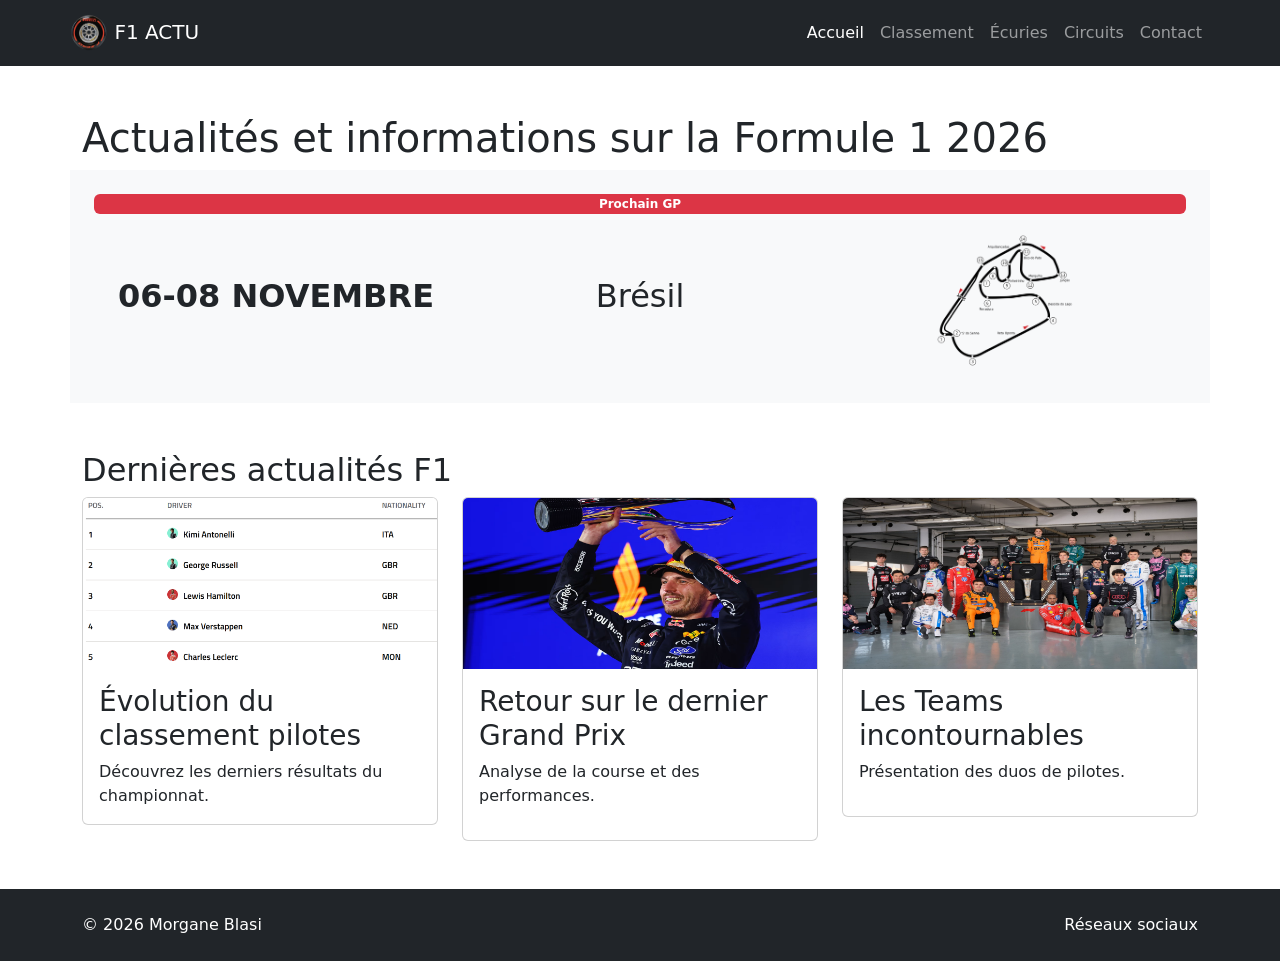
==== index.html @ c290fbb4 "Add files via upload" ====
<!DOCTYPE html>
<html lang="fr">

<head>
   <meta charset="UTF-8">
   <meta name="viewport" content="width=device-width, initial-scale=1.0">

   <title>Accueil | F1 Actu</title>
   <meta name="description"
      content="Suivez toute l'actualité de la Formule 1 : prochains Grands Prix, classements, écuries et circuits emblématiques de la saison 2026.">
   <meta name="robots" content="index, follow">
   <link href="bootstrap/css/bootstrap.min.css" rel="stylesheet">
<link href="css/style.css" rel="stylesheet">
</head>

<body>
   <header class="bg-dark">
      <nav class="navbar navbar-expand-lg navbar-dark container">
         <a class="navbar-brand" href="index.html">
            <img src="img/favicon.png" alt="Logo F1 Actu" height="40"> F1 ACTU</a>
         <button class="navbar-toggler" type="button" data-bs-toggle="collapse" data-bs-target="#menu">
            <span class="navbar-toggler-icon"></span>
         </button>
         <div class="collapse navbar-collapse" id="menu">
            <ul class="navbar-nav ms-auto">
               <li class="nav-item">
                  <a class="nav-link active" href="index.html">Accueil</a>
               </li>
               <li class="nav-item">
                  <a class="nav-link" href="classement.html">Classement</a>
               </li>
               <li class="nav-item">
                  <a class="nav-link" href="ecuries.html">Écuries</a>
               </li>
               <li class="nav-item">
                  <a class="nav-link" href="circuit.html">Circuits</a>
               </li>
               <li class="nav-item">
                        <a class="nav-link " href="contact.html">Contact</a>
                    </li>
            </ul>
         </div>
      </nav>
   </header>

   <main class="container my-5">
      <h1>Actualités et informations sur la Formule 1 2026</h1>

      <div class="row bg-light p-4 mb-5 align-items-center">
         <span class="badge bg-danger mb-2">Prochain GP</span>
         <div class="col-md-4 text-center">
            <h2><strong> 06-08 NOVEMBRE</strong></h2>
         </div>
         <div class="col-md-4 text-center">
            <h2>Brésil</h2>
         </div>
         <div class="col-md-4 text-center">
            <img src="img/bresil.png"
               alt="Tracé du circuit du Brésil Autódromo José Carlos Pace, São Paulo. Ce tracé de 4,309 km comprend 15 virages."
               class="img-fluid" style="max-width: 150px;">
         </div>
      </div>

      
      <section>
         <h2>Dernières actualités F1</h2>
         <div class="row g-4">
            <article class="col-md-4">
               <div class="card">
                  <img src="img/top5.png" class="card-img-top" alt="Top 5 des pilotes en tête du classement 2026">
                  <div class="card-body">
                     <h3>Évolution du classement pilotes</h3>
                     <p class="card-text">Découvrez les derniers résultats du championnat.</p>
                  </div>
               </div>
            </article>

            <article class="col-md-4">
               <div class="card">
                  <img src="img/MVwin.png" class="card-img-top"
                     alt="Max Verstappen a remporté le Grand Prix de Singapour.">
                  <div class="card-body">
                     <h3>Retour sur le dernier Grand Prix</h3>
                     <p>Analyse de la course et des performances.</p>
                  </div>
               </div>
            </article>

            <article class="col-md-4">
               <div class="card">
                  <img src="img/team2026.png" class="card-img-top" alt="Présentation des écuries et pilotes 2026.">
                  <div class="card-body">
                     <h3>Les Teams incontournables</h3>
                     <p>Présentation des duos de pilotes.</p>
                  </div>
               </div>
            </article>
         </div>
      </section>
   </main>

   <footer class="bg-dark text-white py-4 mt-5">
      <div class="container d-flex justify-content-between">
         <div>© 2026 Morgane Blasi</div>
         <div>Réseaux sociaux</div>
      </div>
   </footer>


   <script src="https://cdn.jsdelivr.net/npm/bootstrap@5.3.8/dist/js/bootstrap.bundle.min.js" integrity="sha38
     
</body>
</html>
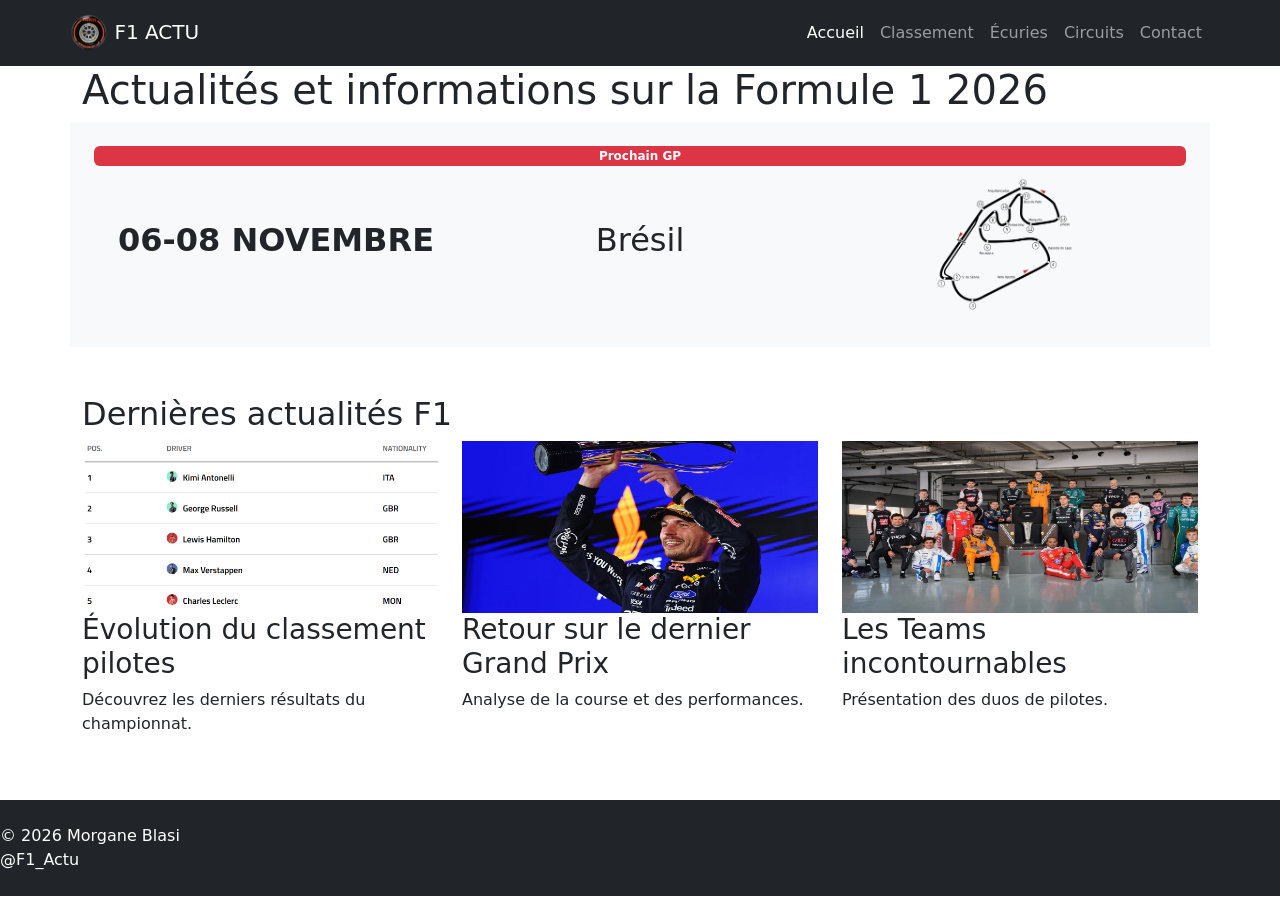
==== commit e422a9c7: "Add files via upload" ====
--- a/index.html
+++ b/index.html
@@ -14,40 +14,40 @@
 </head>
 
 <body>
-   <header class="bg-dark">
+ <header class="bg-dark">
       <nav class="navbar navbar-expand-lg navbar-dark container">
          <a class="navbar-brand" href="index.html">
             <img src="img/favicon.png" alt="Logo F1 Actu" height="40"> F1 ACTU</a>
-         <button class="navbar-toggler" type="button" data-bs-toggle="collapse" data-bs-target="#menu">
-            <span class="navbar-toggler-icon"></span>
-         </button>
-         <div class="collapse navbar-collapse" id="menu">
-            <ul class="navbar-nav ms-auto">
-               <li class="nav-item">
-                  <a class="nav-link active" href="index.html">Accueil</a>
-               </li>
-               <li class="nav-item">
-                  <a class="nav-link" href="classement.html">Classement</a>
-               </li>
-               <li class="nav-item">
-                  <a class="nav-link" href="ecuries.html">Écuries</a>
-               </li>
-               <li class="nav-item">
-                  <a class="nav-link" href="circuit.html">Circuits</a>
-               </li>
-               <li class="nav-item">
+            <button class="navbar-toggler" type="button" data-bs-toggle="collapse" data-bs-target="#menu">
+                <span class="navbar-toggler-icon"></span>
+            </button>
+            <div class="collapse navbar-collapse" id="menu">
+                <ul class="navbar-nav ms-auto">
+                    <li class="nav-item">
+                        <a class="nav-link active" href="index.html">Accueil</a>
+                    </li>
+                    <li class="nav-item">
+                        <a class="nav-link" href="classement.html">Classement</a>
+                    </li>
+                    <li class="nav-item">
+                        <a class="nav-link" href="ecuries.html">Écuries</a>
+                    </li>
+                    <li class="nav-item">
+                        <a class="nav-link" href="circuit.html">Circuits</a>
+                    </li>
+                    <li class="nav-item">
                         <a class="nav-link " href="contact.html">Contact</a>
                     </li>
-            </ul>
-         </div>
-      </nav>
-   </header>
+                </ul>
+            </div>
+        </nav>
+    </header>
 
-   <main class="container my-5">
+   <main class="container">
       <h1>Actualités et informations sur la Formule 1 2026</h1>
 
       <div class="row bg-light p-4 mb-5 align-items-center">
-         <span class="badge bg-danger mb-2">Prochain GP</span>
+         <span class="badge bg-danger">Prochain GP</span>
          <div class="col-md-4 text-center">
             <h2><strong> 06-08 NOVEMBRE</strong></h2>
          </div>
@@ -64,22 +64,21 @@
       
       <section>
          <h2>Dernières actualités F1</h2>
-         <div class="row g-4">
+         <div class="row">
             <article class="col-md-4">
-               <div class="card">
-                  <img src="img/top5.png" class="card-img-top" alt="Top 5 des pilotes en tête du classement 2026">
-                  <div class="card-body">
+               <div class="article">
+                  <img class="img-fluid" src="img/top5.png" alt="Top 5 des pilotes en tête du classement 2026">
+                  <div class="article-legendes">
                      <h3>Évolution du classement pilotes</h3>
-                     <p class="card-text">Découvrez les derniers résultats du championnat.</p>
+                     <p>Découvrez les derniers résultats du championnat.</p>
                   </div>
                </div>
             </article>
 
             <article class="col-md-4">
-               <div class="card">
-                  <img src="img/MVwin.png" class="card-img-top"
-                     alt="Max Verstappen a remporté le Grand Prix de Singapour.">
-                  <div class="card-body">
+               <div class="article">
+                  <img class="img-fluid" src="img/MVwin.png" alt="Max Verstappen a remporté le Grand Prix de Singapour.">
+                  <div class="article-legendes">
                      <h3>Retour sur le dernier Grand Prix</h3>
                      <p>Analyse de la course et des performances.</p>
                   </div>
@@ -87,9 +86,9 @@
             </article>
 
             <article class="col-md-4">
-               <div class="card">
-                  <img src="img/team2026.png" class="card-img-top" alt="Présentation des écuries et pilotes 2026.">
-                  <div class="card-body">
+               <div class="article">
+                  <img class="img-fluid" src="img/team2026.png" alt="Présentation des écuries et pilotes 2026.">
+                  <div class="article-legendes">
                      <h3>Les Teams incontournables</h3>
                      <p>Présentation des duos de pilotes.</p>
                   </div>
@@ -100,9 +99,9 @@
    </main>
 
    <footer class="bg-dark text-white py-4 mt-5">
-      <div class="container d-flex justify-content-between">
+      <div class="footer">
          <div>© 2026 Morgane Blasi</div>
-         <div>Réseaux sociaux</div>
+         <div>@F1_Actu</div>
       </div>
    </footer>
 
